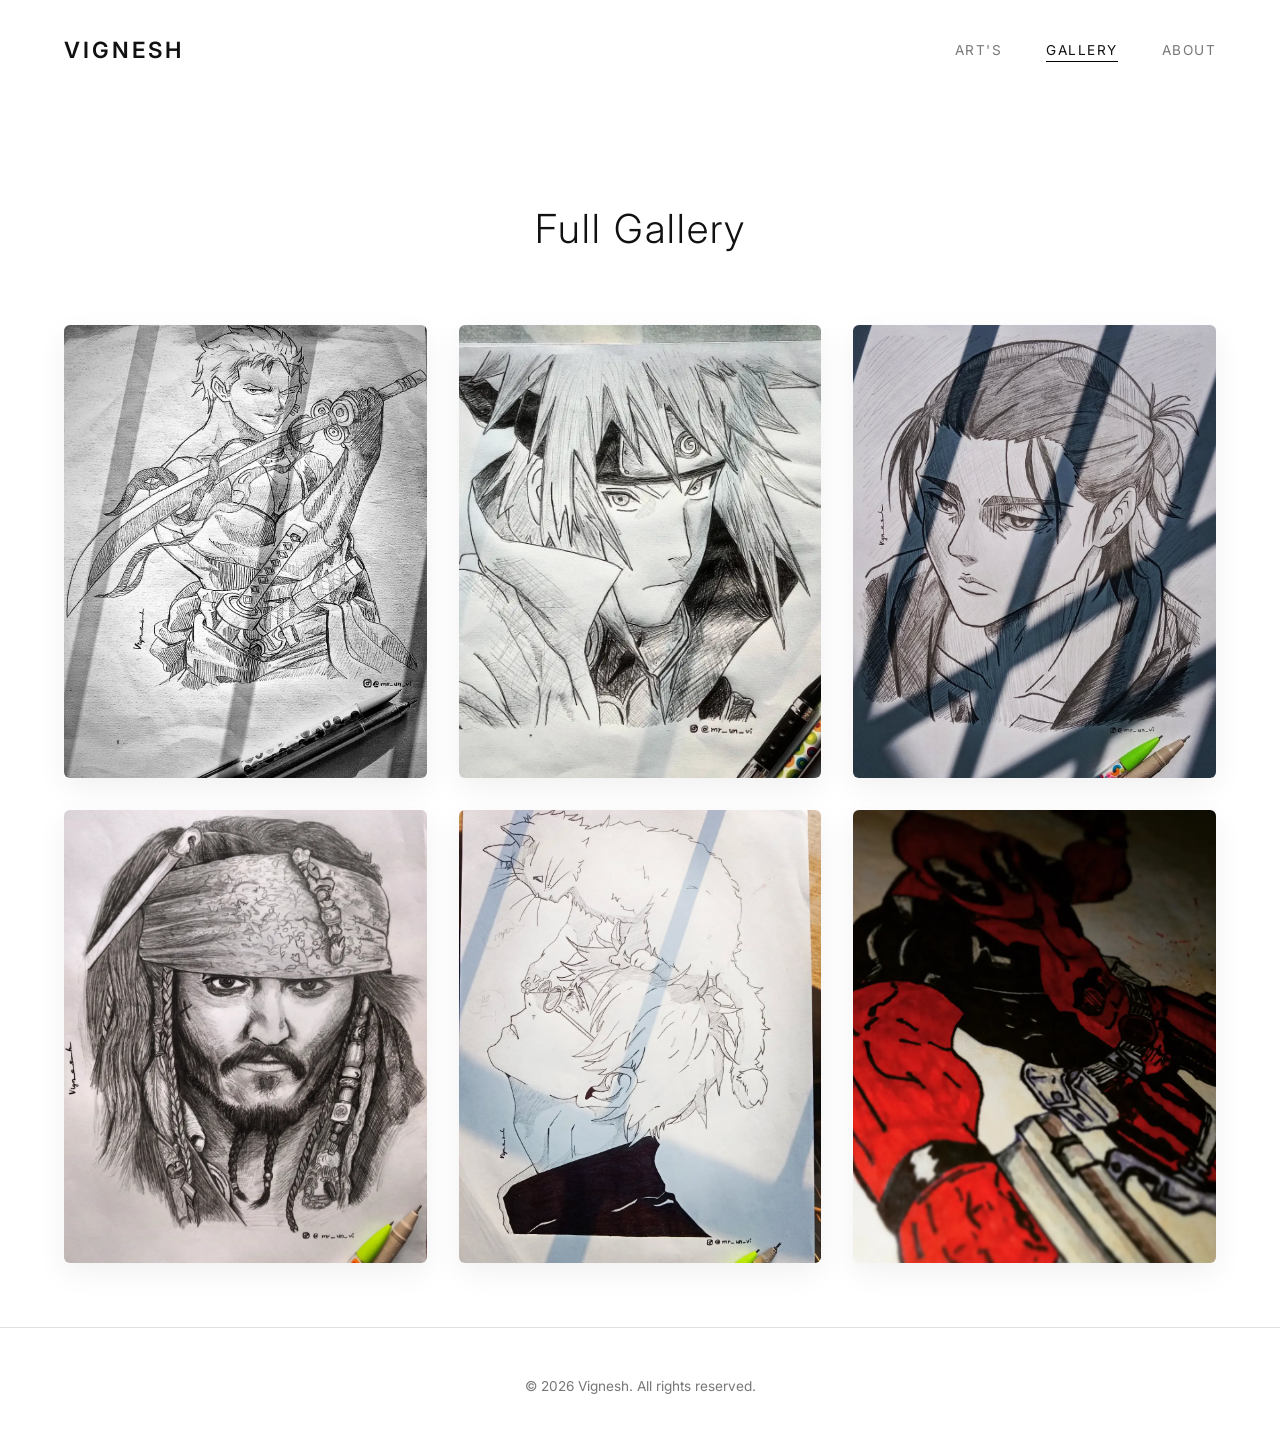
==== gallery.html @ 4074996f "new commit" ====
<!DOCTYPE html>
<html lang="en">

<head>
    <meta charset="UTF-8">
    <meta name="viewport" content="width=device-width, initial-scale=1.0">
    <meta name="description" content="Vignesh - Art Gallery">
    <title>Vignesh | Full Gallery</title>
    <link rel="stylesheet" href="style.css">
    <link href="https://fonts.googleapis.com/css2?family=Inter:wght@300;400;600&display=swap" rel="stylesheet">
</head>

<body>
    <header>
        <div class="logo">VIGNESH</div>
        <nav>
            <a href="index.html#portfolio">Art's</a>
            <a href="gallery.html" class="active-nav">Gallery</a>
            <a href="index.html#about">About</a>
        </nav>
    </header>

    <main class="gallery-page">
        <h1 class="gallery-title fade-in">Full Gallery</h1>
        <div class="gallery-grid">
            <div class="gallery-item fade-in" style="transition-delay: 0.1s"><img
                    src="assets/mr_un_vi_14041226_170726831.jpg.jpeg" alt="Artwork 1"></div>
            <div class="gallery-item fade-in" style="transition-delay: 0.2s"><img
                    src="assets/mr_un_vi_14041226_170733646.jpg.jpeg" alt="Artwork 2"></div>
            <div class="gallery-item fade-in" style="transition-delay: 0.3s"><img
                    src="assets/mr_un_vi_14041226_170751697.jpg.jpeg" alt="Artwork 3"></div>
            <div class="gallery-item fade-in" style="transition-delay: 0.4s"><img
                    src="assets/mr_un_vi_14041226_170822749.jpg.jpeg" alt="Artwork 4"></div>
            <div class="gallery-item fade-in" style="transition-delay: 0.5s"><img
                    src="assets/mr_un_vi_14041226_170829774.jpg.jpeg" alt="Artwork 5"></div>
            <div class="gallery-item fade-in" style="transition-delay: 0.6s"><img
                    src="assets/mr_un_vi_14041226_183901251.jpg.jpeg" alt="Artwork 6"></div>
        </div>
    </main>

    <footer>
        <p>&copy; 2026 Vignesh. All rights reserved.</p>
    </footer>

    <script src="script.js"></script>
</body>

</html>
---- style.css ----
:root {
    --bg-color: #ffffff;
    --bg-secondary: #f9f9f9;
    --text-color: #111111;
    --text-light: #777777;
    --accent-color: #000000;
    --border-color: #e0e0e0;
    --transition-smooth: all 0.6s cubic-bezier(0.25, 1, 0.5, 1);
}

* {
    margin: 0;
    padding: 0;
    box-sizing: border-box;
}

html {
    scroll-behavior: smooth;
}

body {
    font-family: 'Inter', sans-serif;
    background-color: var(--bg-color);
    color: var(--text-color);
    line-height: 1.6;
    overflow-x: hidden;
}

a {
    text-decoration: none;
    color: inherit;
    transition: var(--transition-smooth);
}

/* Header */
header {
    display: flex;
    justify-content: space-between;
    align-items: center;
    padding: 2rem 5%;
    background-color: rgba(255, 255, 255, 0.95);
    backdrop-filter: blur(10px);
    position: sticky;
    top: 0;
    z-index: 100;
    border-bottom: 1px solid transparent;
    transition: var(--transition-smooth);
}

header:hover {
    border-bottom: 1px solid var(--border-color);
}

.logo {
    font-size: 1.4rem;
    font-weight: 600;
    letter-spacing: 3px;
    text-transform: uppercase;
}

nav a {
    margin-left: 2.5rem;
    font-size: 0.85rem;
    text-transform: uppercase;
    letter-spacing: 1.5px;
    font-weight: 400;
    color: var(--text-light);
    position: relative;
}

nav a::after {
    content: '';
    position: absolute;
    width: 0%;
    height: 1px;
    bottom: -4px;
    left: 0;
    background-color: var(--accent-color);
    transition: var(--transition-smooth);
}

nav a:hover {
    color: var(--text-color);
}

nav a:hover::after {
    width: 100%;
}

/* Slider Section */
.slider-section {
    padding: 4rem 0 2rem;
    display: flex;
    flex-direction: column;
    align-items: center;
}

.slider-container {
    position: relative;
    width: 90%;
    max-width: 1400px;
    height: 75vh;
    min-height: 500px;
    overflow: hidden;
    border-radius: 12px;
    box-shadow: 0 20px 40px rgba(0,0,0,0.06);
    background-color: var(--bg-secondary);
}

.slider-wrapper {
    display: flex;
    height: 100%;
    transition: transform 0.8s cubic-bezier(0.25, 1, 0.5, 1);
    will-change: transform;
}

.slide {
    flex: 0 0 100%;
    height: 100%;
    display: flex;
    justify-content: center;
    align-items: center;
    padding: 2rem;
}

.slide img {
    max-width: 100%;
    max-height: 100%;
    object-fit: contain;
    border-radius: 4px;
    user-select: none;
    transition: transform 0.5s ease;
}

.slide img:hover {
    transform: scale(1.02);
}

.slider-btn {
    position: absolute;
    top: 50%;
    transform: translateY(-50%);
    background: #ffffff;
    color: #000000;
    border: 1px solid var(--border-color);
    width: 50px;
    height: 50px;
    border-radius: 50%;
    font-size: 1.2rem;
    cursor: pointer;
    display: flex;
    justify-content: center;
    align-items: center;
    transition: var(--transition-smooth);
    box-shadow: 0 4px 15px rgba(0,0,0,0.05);
    z-index: 10;
}

.slider-btn:hover {
    background: var(--accent-color);
    color: var(--bg-color);
    transform: translateY(-50%) scale(1.1);
}

.prev-btn { left: 30px; }
.next-btn { right: 30px; }

.slider-indicators {
    display: flex;
    gap: 12px;
    margin-top: 2.5rem;
}

.dot {
    width: 8px;
    height: 8px;
    border-radius: 50%;
    background-color: #d0d0d0;
    cursor: pointer;
    transition: var(--transition-smooth);
}

.dot.active {
    background-color: var(--accent-color);
    transform: scale(1.5);
}

/* Bio Section */
.bio-section {
    padding: 8rem 2rem 10rem;
    display: flex;
    justify-content: center;
    align-items: center;
    background-color: var(--bg-color);
}

.bio-container {
    max-width: 700px;
    text-align: center;
}

.portrait-wrapper {
    margin: 0 auto 2.5rem;
    width: 180px;
    height: 180px;
    border-radius: 50%;
    padding: 6px;
    border: 1px solid var(--border-color);
    overflow: hidden;
    transition: var(--transition-smooth);
}

.portrait-wrapper:hover {
    border-color: var(--accent-color);
}

.artist-portrait {
    width: 100%;
    height: 100%;
    object-fit: cover;
    border-radius: 50%;
    filter: grayscale(100%);
    transition: var(--transition-smooth);
}

.artist-portrait:hover {
    filter: grayscale(0%);
    transform: scale(1.05);
}

.artist-name {
    font-size: 3rem;
    font-weight: 300;
    margin-bottom: 0.5rem;
    letter-spacing: -1px;
}

.artist-handle {
    font-size: 1.1rem;
    color: var(--text-light);
    margin-bottom: 2.5rem;
    font-family: monospace;
    letter-spacing: 0.5px;
}

.artist-bio {
    font-size: 1.15rem;
    color: #444444;
    line-height: 1.9;
    margin-bottom: 3.5rem;
    font-weight: 300;
}

.contact-btn {
    display: inline-block;
    padding: 1.2rem 3rem;
    border: 1px solid var(--accent-color);
    background-color: transparent;
    color: var(--accent-color);
    font-size: 0.9rem;
    text-transform: uppercase;
    letter-spacing: 2px;
    cursor: pointer;
    transition: var(--transition-smooth);
    border-radius: 2px;
}

.contact-btn:hover {
    background-color: var(--accent-color);
    color: var(--bg-color);
    box-shadow: 0 10px 20px rgba(0,0,0,0.1);
}

/* Footer */
footer {
    text-align: center;
    padding: 3rem;
    color: var(--text-light);
    font-size: 0.85rem;
    border-top: 1px solid var(--border-color);
    background-color: var(--bg-color);
}

/* Animations */
.fade-in {
    opacity: 0;
    transform: translateY(30px);
    transition: opacity 1.2s cubic-bezier(0.25, 1, 0.5, 1), transform 1.2s cubic-bezier(0.25, 1, 0.5, 1);
}

.fade-in.visible {
    opacity: 1;
    transform: translateY(0);
}

@media (max-width: 768px) {
    header {
        padding: 1.5rem;
        flex-direction: column;
        gap: 1.5rem;
    }
    
    nav a {
        margin: 0 1rem;
    }

    .slider-container {
        height: 50vh;
        width: 100%;
        border-radius: 0;
    }
    
    .slider-btn {
        width: 40px;
        height: 40px;
        font-size: 1rem;
    }

    .prev-btn { left: 10px; }
    .next-btn { right: 10px; }
    
    .bio-section {
        padding: 5rem 1.5rem;
    }
    
    .artist-name {
        font-size: 2.2rem;
    }
    
    .portrait-wrapper {
        width: 140px;
        height: 140px;
    }
}

/* Gallery Page Styles */
.gallery-page {
    padding: 6rem 5% 4rem;
    min-height: 80vh;
}

.gallery-title {
    text-align: center;
    font-size: 2.5rem;
    font-weight: 300;
    margin-bottom: 4rem;
    letter-spacing: 2px;
}

.gallery-grid {
    display: grid;
    grid-template-columns: repeat(auto-fit, minmax(300px, 1fr));
    gap: 2rem;
    max-width: 1400px;
    margin: 0 auto;
}

.gallery-item {
    border-radius: 6px;
    overflow: hidden;
    box-shadow: 0 10px 30px rgba(0,0,0,0.06);
    background: var(--bg-secondary);
}

.gallery-item img {
    width: 100%;
    height: 100%;
    object-fit: cover;
    display: block;
    transition: transform 0.8s cubic-bezier(0.25, 1, 0.5, 1);
}

.gallery-item:hover img {
    transform: scale(1.05);
}

/* Specific styling to match the active navigation on header */
nav a.active-nav {
    color: var(--text-color);
}

nav a.active-nav::after {
    width: 100%;
}

/* Button to view gallery */
.view-gallery-btn-container {
    text-align: center;
    margin-top: 3.5rem;
}

.view-gallery-btn {
    display: inline-block;
    padding: 1.2rem 3rem;
    border: 1px solid var(--accent-color);
    background-color: var(--accent-color);
    color: var(--bg-color);
    font-size: 0.9rem;
    text-transform: uppercase;
    letter-spacing: 2px;
    cursor: pointer;
    transition: var(--transition-smooth);
    border-radius: 2px;
}

.view-gallery-btn:hover {
    background-color: transparent;
    color: var(--accent-color);
    box-shadow: 0 10px 20px rgba(0,0,0,0.1);
}

/* Contact Section */
.contact-section {
    padding: 6rem 2rem 8rem;
    background-color: var(--bg-secondary);
    text-align: center;
}

.contact-container {
    max-width: 600px;
    margin: 0 auto;
}

.contact-container h2 {
    font-size: 2.5rem;
    font-weight: 300;
    margin-bottom: 1rem;
    letter-spacing: -0.5px;
}

.contact-container p {
    color: var(--text-light);
    margin-bottom: 3rem;
    font-size: 1.1rem;
}

.contact-links {
    display: flex;
    justify-content: center;
    gap: 1.5rem;
    flex-wrap: wrap;
}

.contact-link {
    display: inline-block;
    padding: 1rem 2.5rem;
    border: 1px solid var(--accent-color);
    border-radius: 2px;
    font-size: 0.9rem;
    text-transform: uppercase;
    letter-spacing: 1.5px;
    transition: var(--transition-smooth);
}

.contact-link:hover {
    background-color: var(--accent-color);
    color: var(--bg-color);
    transform: translateY(-3px);
    box-shadow: 0 10px 20px rgba(0,0,0,0.1);
}
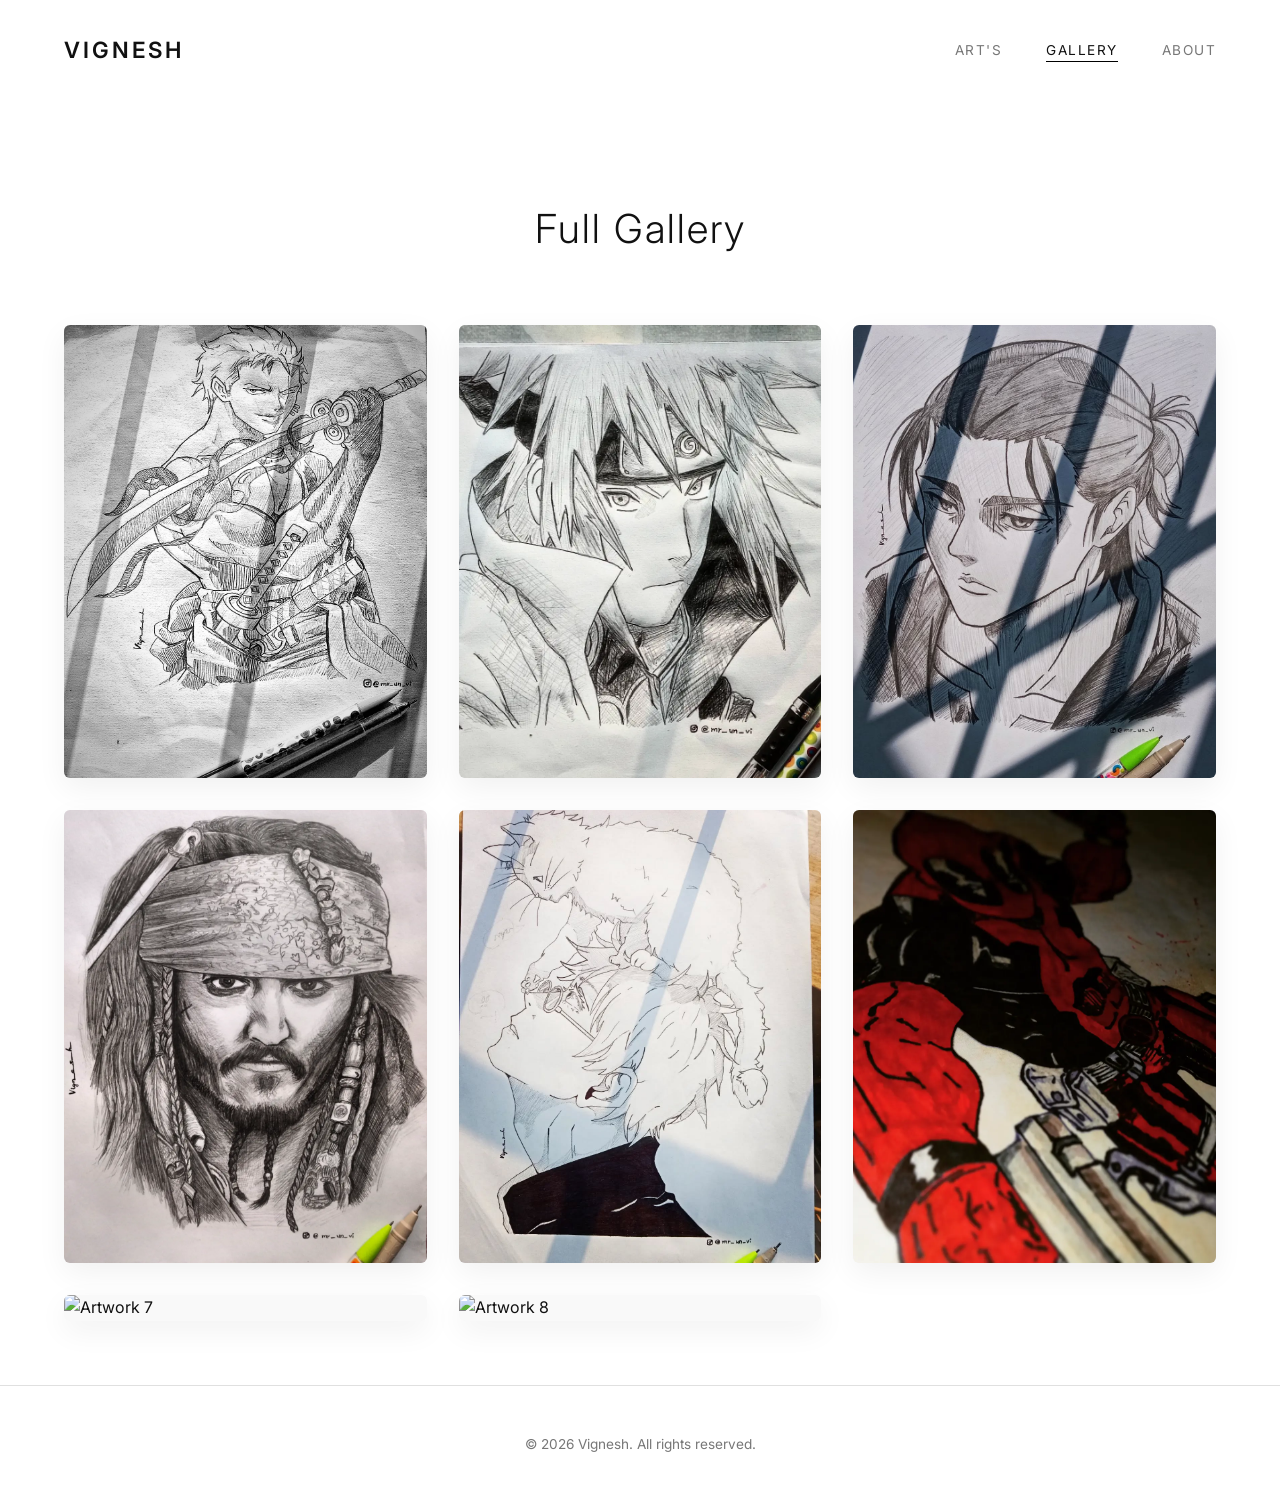
==== commit 8b72a476: "new commit" ====
--- a/gallery.html
+++ b/gallery.html
@@ -35,6 +35,11 @@
                     src="assets/mr_un_vi_14041226_170829774.jpg.jpeg" alt="Artwork 5"></div>
             <div class="gallery-item fade-in" style="transition-delay: 0.6s"><img
                     src="assets/mr_un_vi_14041226_183901251.jpg.jpeg" alt="Artwork 6"></div>
+            <div class="gallery-item fade-in" style="transition-delay: 0.6s"><img src="IMG-20260316-WA0030.jpg.jpeg"
+                    alt="Artwork 7"></div>
+            <div class="gallery-item fade-in" style="transition-delay: 0.6s"><img src="IMG-20260316-WA0032.jpg.jpeg"
+                    alt="Artwork 8"></div>
+
         </div>
     </main>
 
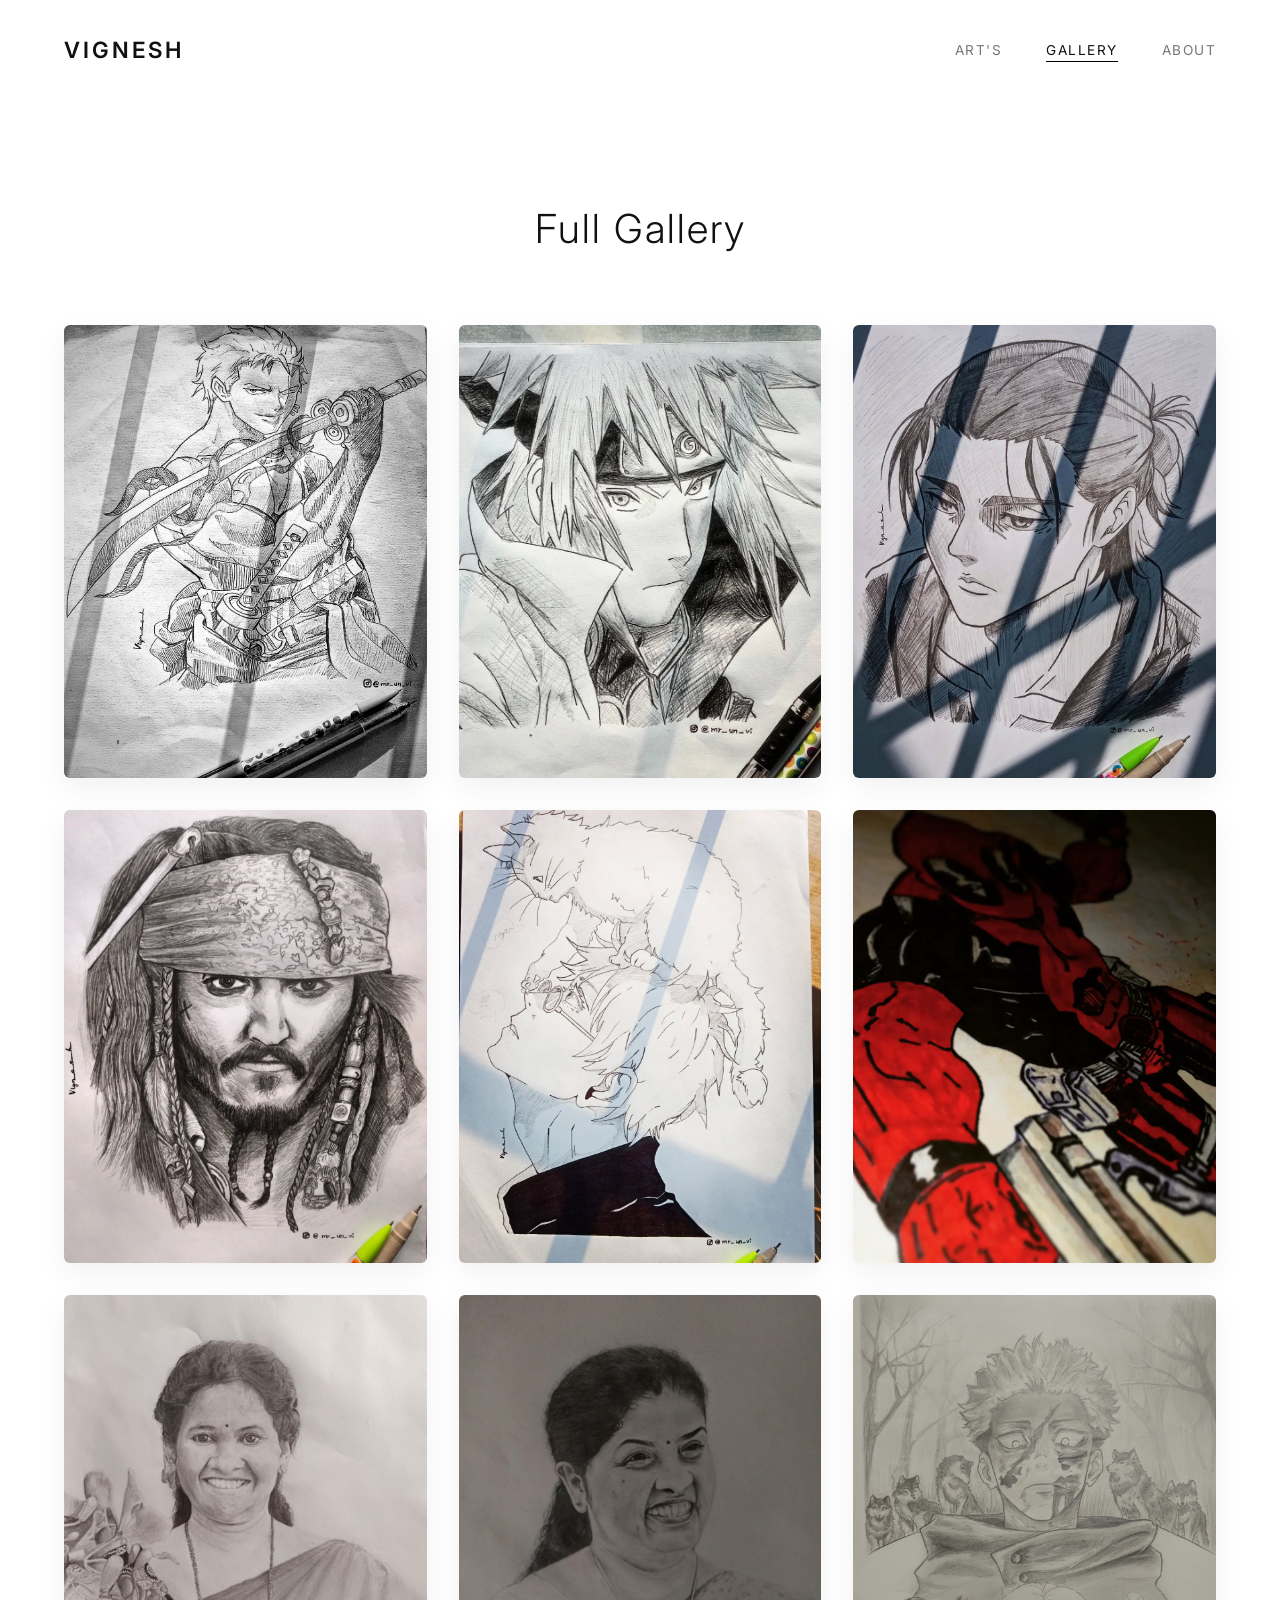
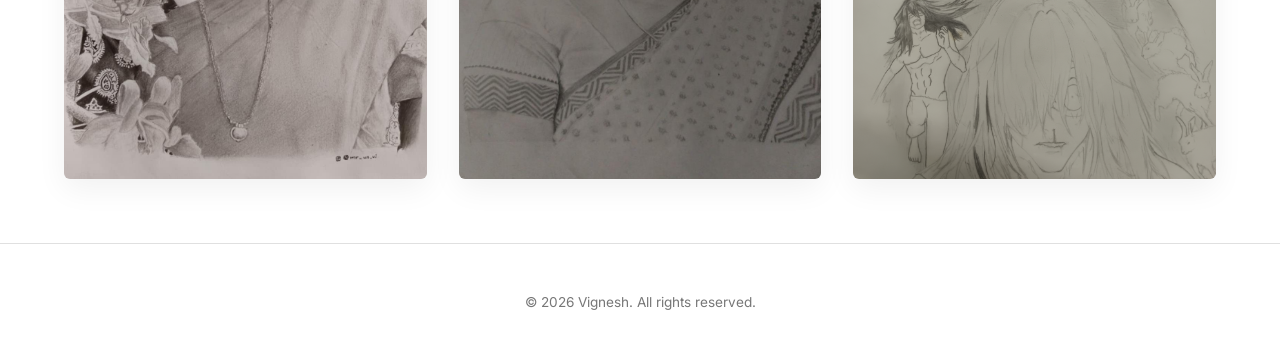
==== commit 4b7455ec: "new added" ====
--- a/gallery.html
+++ b/gallery.html
@@ -2,52 +2,54 @@
 <html lang="en">
 
 <head>
-    <meta charset="UTF-8">
-    <meta name="viewport" content="width=device-width, initial-scale=1.0">
-    <meta name="description" content="Vignesh - Art Gallery">
-    <title>Vignesh | Full Gallery</title>
-    <link rel="stylesheet" href="style.css">
-    <link href="https://fonts.googleapis.com/css2?family=Inter:wght@300;400;600&display=swap" rel="stylesheet">
+        <meta charset="UTF-8">
+        <meta name="viewport" content="width=device-width, initial-scale=1.0">
+        <meta name="description" content="Vignesh - Art Gallery">
+        <title>Vignesh | Full Gallery</title>
+        <link rel="stylesheet" href="style.css">
+        <link href="https://fonts.googleapis.com/css2?family=Inter:wght@300;400;600&display=swap" rel="stylesheet">
 </head>
 
 <body>
-    <header>
-        <div class="logo">VIGNESH</div>
-        <nav>
-            <a href="index.html#portfolio">Art's</a>
-            <a href="gallery.html" class="active-nav">Gallery</a>
-            <a href="index.html#about">About</a>
-        </nav>
-    </header>
+        <header>
+                <div class="logo">VIGNESH</div>
+                <nav>
+                        <a href="index.html#portfolio">Art's</a>
+                        <a href="gallery.html" class="active-nav">Gallery</a>
+                        <a href="index.html#about">About</a>
+                </nav>
+        </header>
 
-    <main class="gallery-page">
-        <h1 class="gallery-title fade-in">Full Gallery</h1>
-        <div class="gallery-grid">
-            <div class="gallery-item fade-in" style="transition-delay: 0.1s"><img
-                    src="assets/mr_un_vi_14041226_170726831.jpg.jpeg" alt="Artwork 1"></div>
-            <div class="gallery-item fade-in" style="transition-delay: 0.2s"><img
-                    src="assets/mr_un_vi_14041226_170733646.jpg.jpeg" alt="Artwork 2"></div>
-            <div class="gallery-item fade-in" style="transition-delay: 0.3s"><img
-                    src="assets/mr_un_vi_14041226_170751697.jpg.jpeg" alt="Artwork 3"></div>
-            <div class="gallery-item fade-in" style="transition-delay: 0.4s"><img
-                    src="assets/mr_un_vi_14041226_170822749.jpg.jpeg" alt="Artwork 4"></div>
-            <div class="gallery-item fade-in" style="transition-delay: 0.5s"><img
-                    src="assets/mr_un_vi_14041226_170829774.jpg.jpeg" alt="Artwork 5"></div>
-            <div class="gallery-item fade-in" style="transition-delay: 0.6s"><img
-                    src="assets/mr_un_vi_14041226_183901251.jpg.jpeg" alt="Artwork 6"></div>
-            <div class="gallery-item fade-in" style="transition-delay: 0.6s"><img src="IMG-20260316-WA0030.jpg.jpeg"
-                    alt="Artwork 7"></div>
-            <div class="gallery-item fade-in" style="transition-delay: 0.6s"><img src="IMG-20260316-WA0032.jpg.jpeg"
-                    alt="Artwork 8"></div>
+        <main class="gallery-page">
+                <h1 class="gallery-title fade-in">Full Gallery</h1>
+                <div class="gallery-grid">
+                        <div class="gallery-item fade-in" style="transition-delay: 0.1s"><img
+                                        src="assets/mr_un_vi_14041226_170726831.jpg.jpeg" alt="Artwork 1"></div>
+                        <div class="gallery-item fade-in" style="transition-delay: 0.2s"><img
+                                        src="assets/mr_un_vi_14041226_170733646.jpg.jpeg" alt="Artwork 2"></div>
+                        <div class="gallery-item fade-in" style="transition-delay: 0.3s"><img
+                                        src="assets/mr_un_vi_14041226_170751697.jpg.jpeg" alt="Artwork 3"></div>
+                        <div class="gallery-item fade-in" style="transition-delay: 0.4s"><img
+                                        src="assets/mr_un_vi_14041226_170822749.jpg.jpeg" alt="Artwork 4"></div>
+                        <div class="gallery-item fade-in" style="transition-delay: 0.5s"><img
+                                        src="assets/mr_un_vi_14041226_170829774.jpg.jpeg" alt="Artwork 5"></div>
+                        <div class="gallery-item fade-in" style="transition-delay: 0.6s"><img
+                                        src="assets/mr_un_vi_14041226_183901251.jpg.jpeg" alt="Artwork 6"></div>
+                        <div class="gallery-item fade-in" style="transition-delay: 0.6s"><img
+                                        src="assets/IMG-20260316-WA0030.jpg.jpeg" alt="Artwork 7"></div>
+                        <div class="gallery-item fade-in" style="transition-delay: 0.6s"><img
+                                        src="assets/IMG-20260316-WA0032.jpg.jpeg" alt="Artwork 8"></div>
+                        <div class="gallery-item fade-in" style="transition-delay: 0.6s"><img
+                                        src="assets/IMG_20260316_190132.jpg.jpeg" alt="Artwork 9"></div>
 
-        </div>
-    </main>
+                </div>
+        </main>
 
-    <footer>
-        <p>&copy; 2026 Vignesh. All rights reserved.</p>
-    </footer>
+        <footer>
+                <p>&copy; 2026 Vignesh. All rights reserved.</p>
+        </footer>
 
-    <script src="script.js"></script>
+        <script src="script.js"></script>
 </body>
 
 </html>
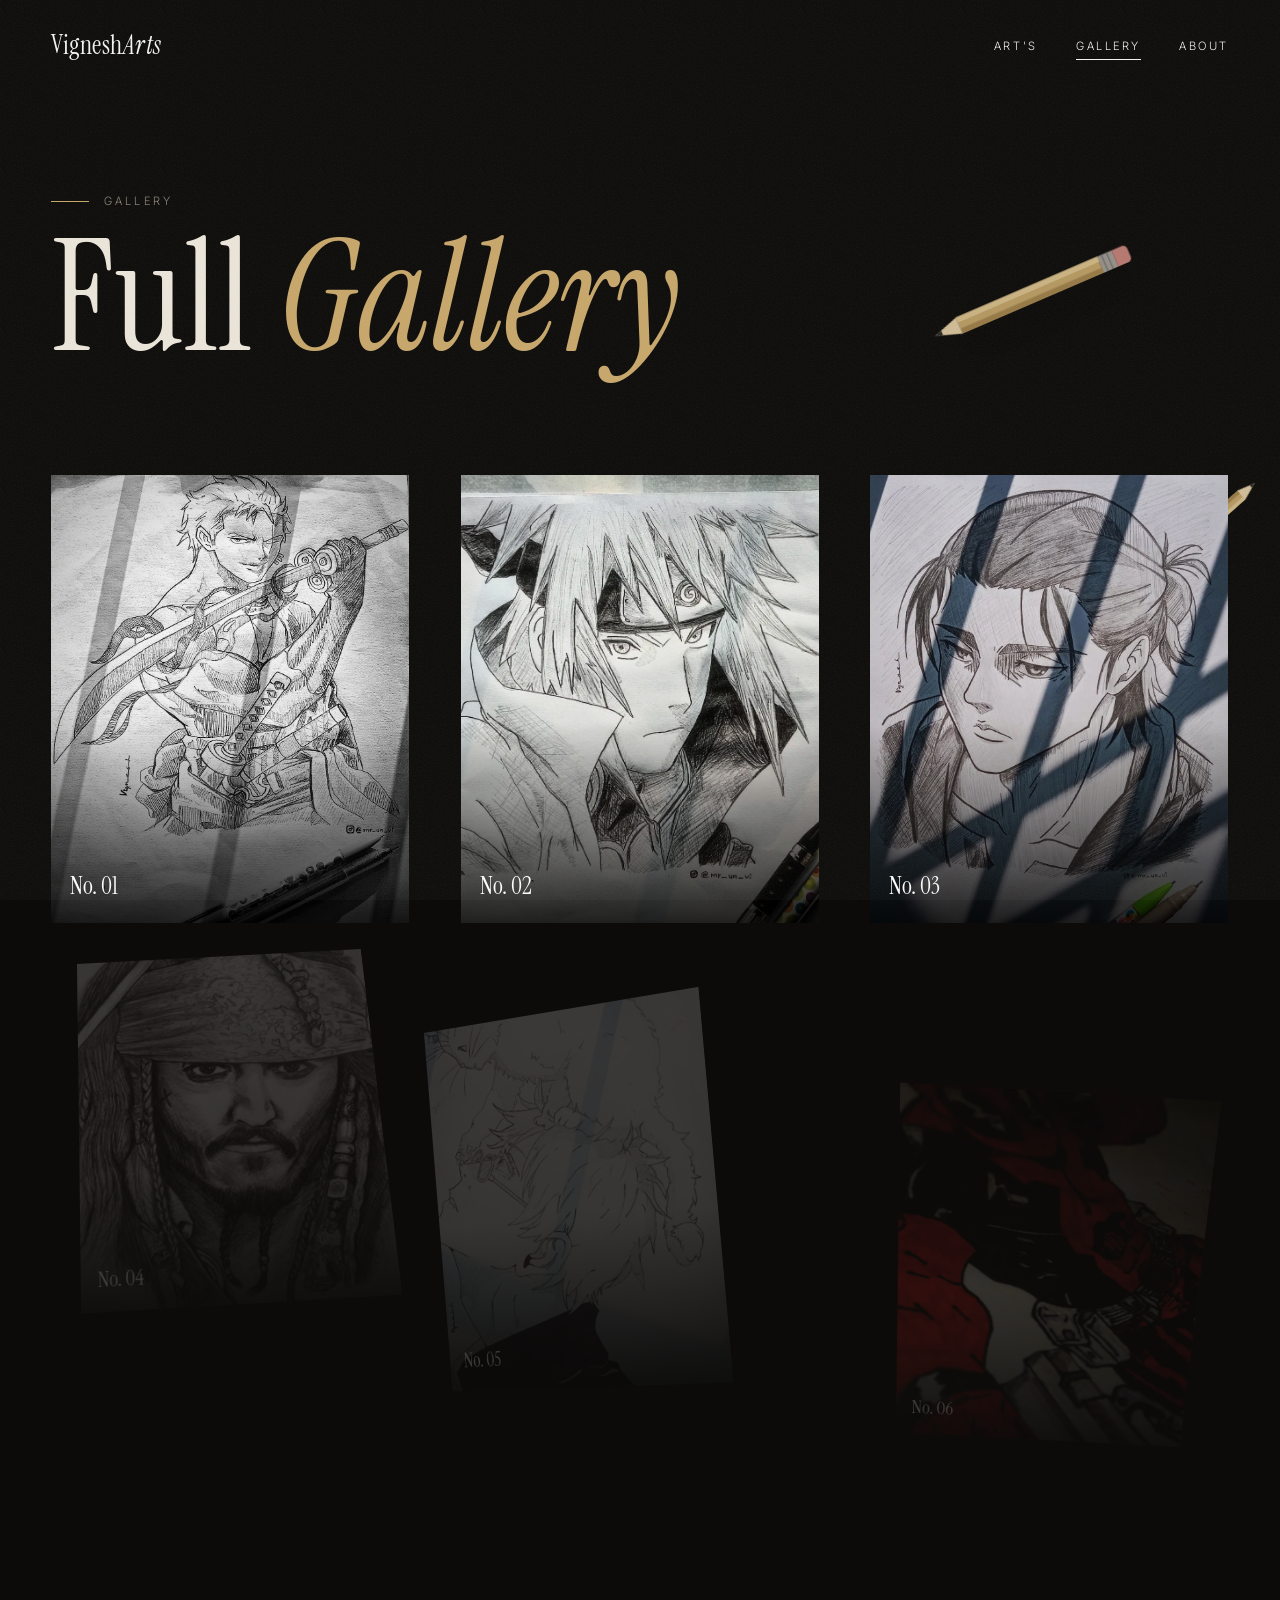
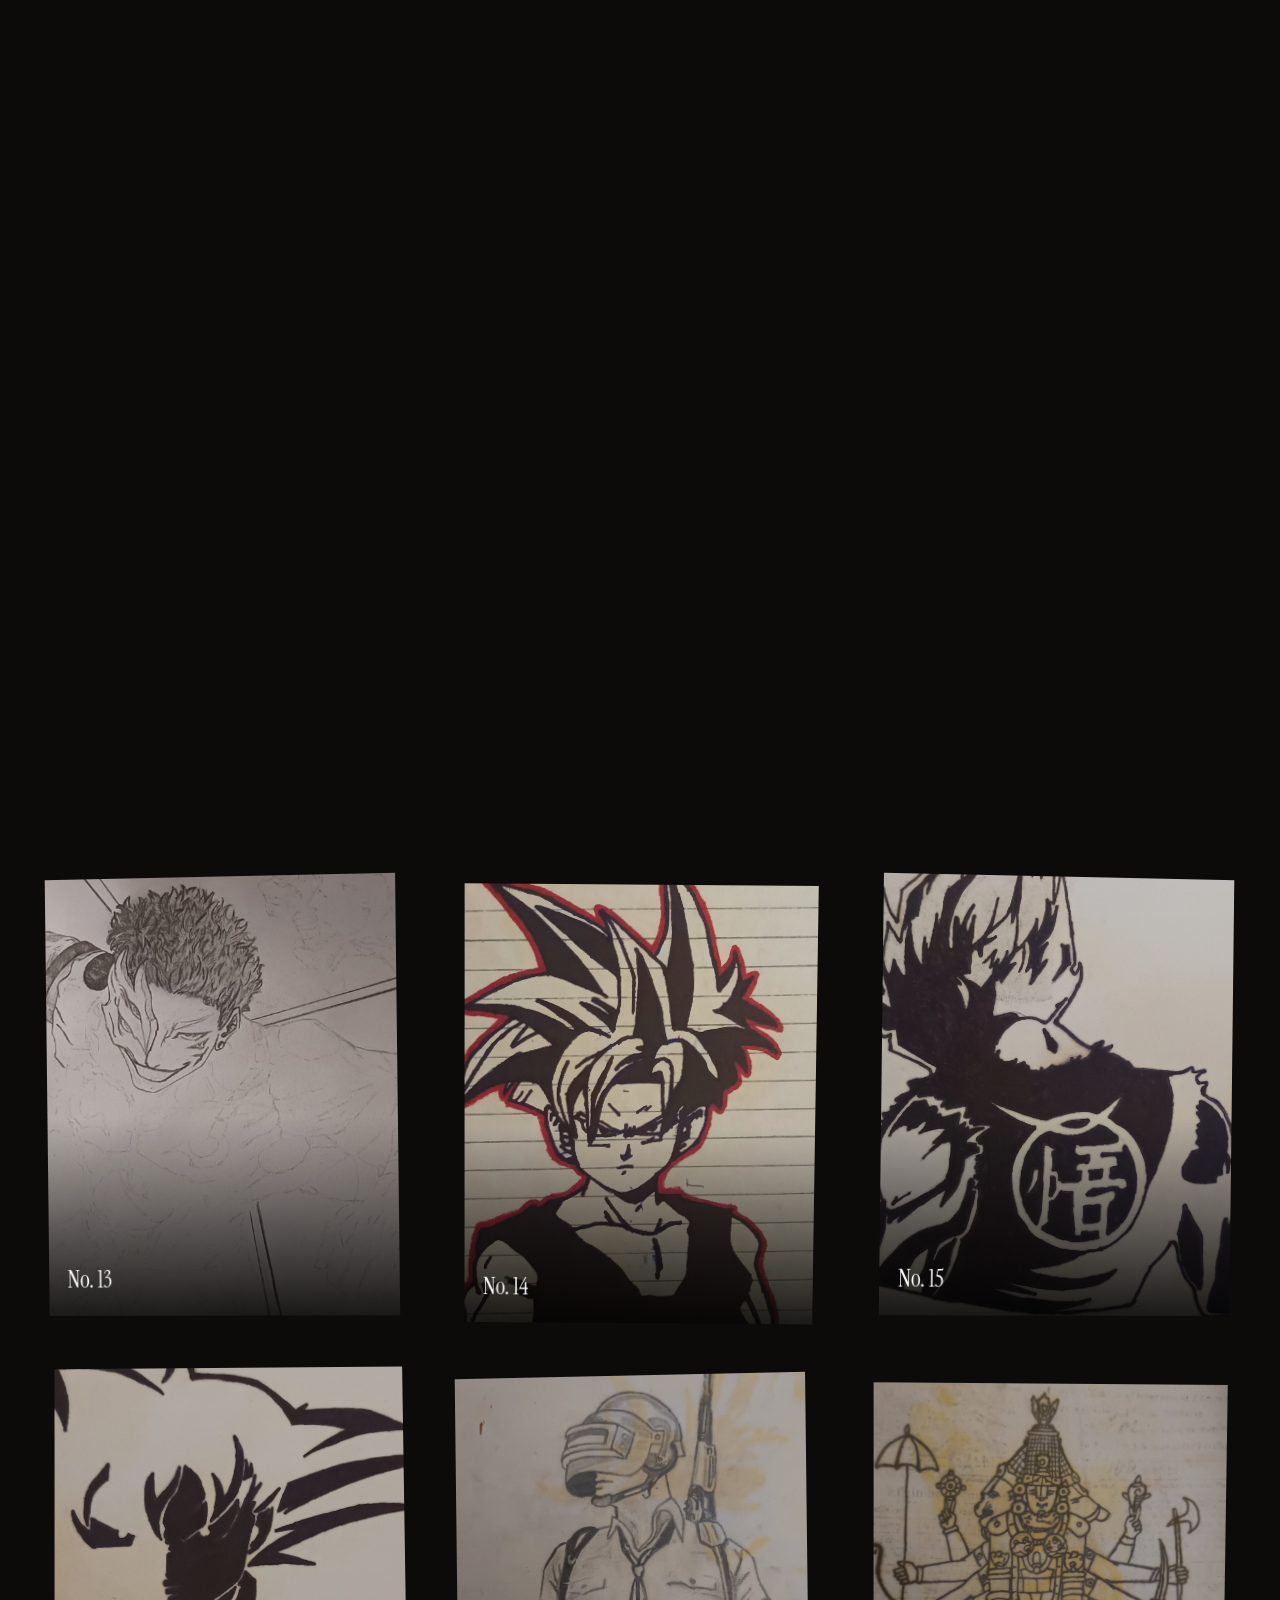
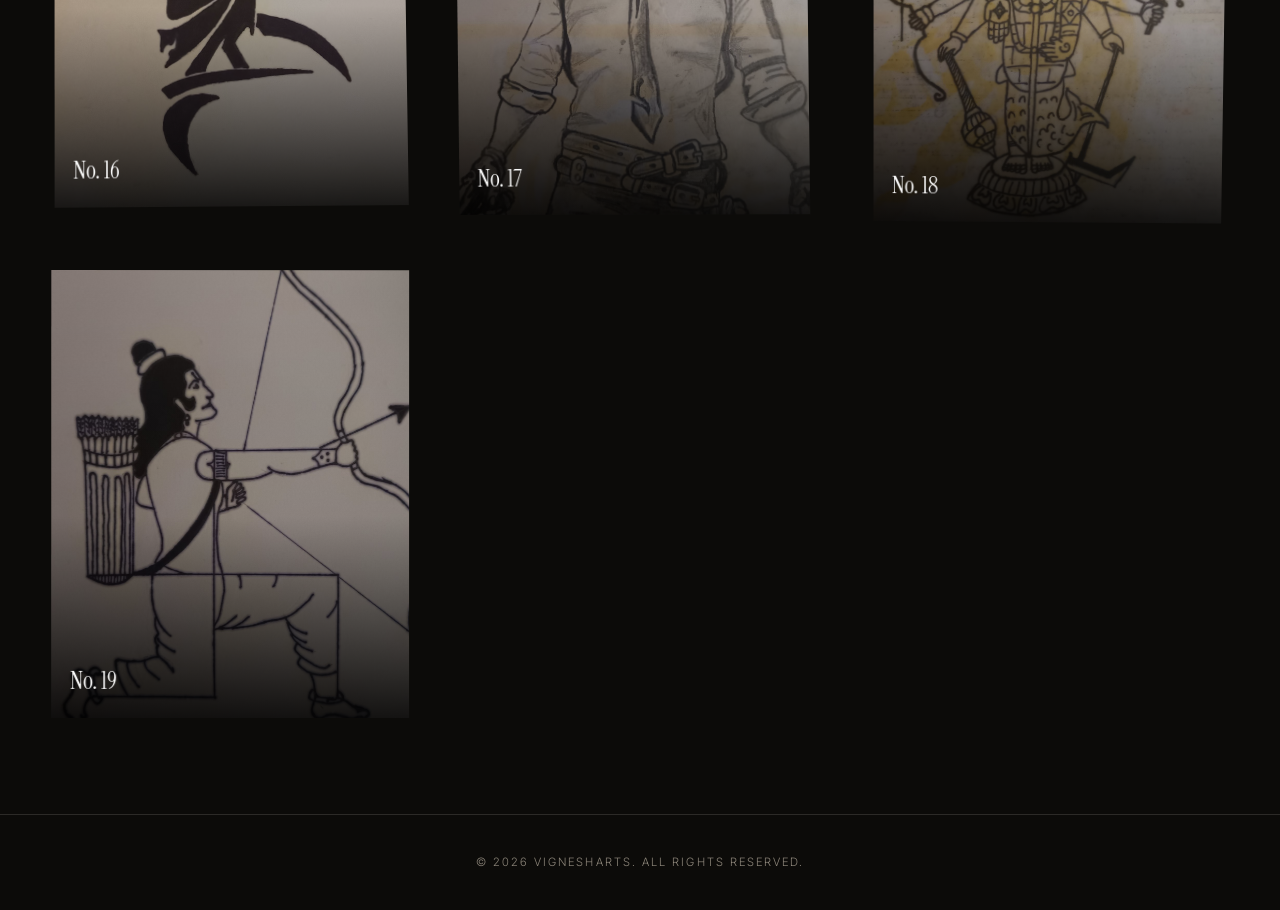
==== commit 848be753: "last commit" ====
--- a/gallery.html
+++ b/gallery.html
@@ -2,54 +2,75 @@
 <html lang="en">
 
 <head>
-        <meta charset="UTF-8">
-        <meta name="viewport" content="width=device-width, initial-scale=1.0">
-        <meta name="description" content="Vignesh - Art Gallery">
-        <title>Vignesh | Full Gallery</title>
-        <link rel="stylesheet" href="style.css">
-        <link href="https://fonts.googleapis.com/css2?family=Inter:wght@300;400;600&display=swap" rel="stylesheet">
+    <meta charset="UTF-8">
+    <meta name="viewport" content="width=device-width, initial-scale=1.0, viewport-fit=cover">
+    <meta name="description" content="VigneshArts - Art Gallery">
+    <meta name="theme-color" content="#0c0b09">
+    <title>VigneshArts | Full Gallery</title>
+    <link rel="preconnect" href="https://fonts.googleapis.com">
+    <link rel="preconnect" href="https://fonts.gstatic.com" crossorigin>
+    <link href="https://fonts.googleapis.com/css2?family=Instrument+Serif:ital@0;1&family=Inter+Tight:wght@300;400;500&display=swap" rel="stylesheet">
+    <link rel="stylesheet" href="style.css">
 </head>
 
 <body>
-        <header>
-                <div class="logo">VIGNESH</div>
-                <nav>
-                        <a href="index.html#portfolio">Art's</a>
-                        <a href="gallery.html" class="active-nav">Gallery</a>
-                        <a href="index.html#about">About</a>
-                </nav>
-        </header>
+    <svg width="0" height="0" style="position:absolute" aria-hidden="true">
+        <symbol id="pencil" viewBox="0 0 200 24">
+            <path d="M28 4h140v16H28z" fill="#c8a76a"/>
+            <path d="M28 4h140v5H28z" fill="#dfc48f"/>
+            <path d="M28 15h140v5H28z" fill="#a5854c"/>
+            <path d="M168 4h14v16h-14z" fill="#a19d96"/>
+            <path d="M172 4v16M177 4v16" stroke="#77736d" stroke-width="1.2"/>
+            <path d="M182 4h10a4 4 0 0 1 4 4v8a4 4 0 0 1-4 4h-10z" fill="#c9837a"/>
+            <path d="M28 4 4 12l24 8z" fill="#e6cfa6"/>
+            <path d="M11 9.7 4 12l7 2.3z" fill="#2a2724"/>
+        </symbol>
+    </svg>
+    <div class="progress" aria-hidden="true"></div>
+    <header class="site-header">
+        <a href="index.html" class="logo">Vignesh<em>Arts</em></a>
+        <nav>
+            <a href="index.html#portfolio">Art's</a>
+            <a href="gallery.html" class="active-nav">Gallery</a>
+            <a href="index.html#about">About</a>
+        </nav>
+    </header>
 
-        <main class="gallery-page">
-                <h1 class="gallery-title fade-in">Full Gallery</h1>
-                <div class="gallery-grid">
-                        <div class="gallery-item fade-in" style="transition-delay: 0.1s"><img
-                                        src="assets/mr_un_vi_14041226_170726831.jpg.jpeg" alt="Artwork 1"></div>
-                        <div class="gallery-item fade-in" style="transition-delay: 0.2s"><img
-                                        src="assets/mr_un_vi_14041226_170733646.jpg.jpeg" alt="Artwork 2"></div>
-                        <div class="gallery-item fade-in" style="transition-delay: 0.3s"><img
-                                        src="assets/mr_un_vi_14041226_170751697.jpg.jpeg" alt="Artwork 3"></div>
-                        <div class="gallery-item fade-in" style="transition-delay: 0.4s"><img
-                                        src="assets/mr_un_vi_14041226_170822749.jpg.jpeg" alt="Artwork 4"></div>
-                        <div class="gallery-item fade-in" style="transition-delay: 0.5s"><img
-                                        src="assets/mr_un_vi_14041226_170829774.jpg.jpeg" alt="Artwork 5"></div>
-                        <div class="gallery-item fade-in" style="transition-delay: 0.6s"><img
-                                        src="assets/mr_un_vi_14041226_183901251.jpg.jpeg" alt="Artwork 6"></div>
-                        <div class="gallery-item fade-in" style="transition-delay: 0.6s"><img
-                                        src="assets/IMG-20260316-WA0030.jpg.jpeg" alt="Artwork 7"></div>
-                        <div class="gallery-item fade-in" style="transition-delay: 0.6s"><img
-                                        src="assets/IMG-20260316-WA0032.jpg.jpeg" alt="Artwork 8"></div>
-                        <div class="gallery-item fade-in" style="transition-delay: 0.6s"><img
-                                        src="assets/IMG_20260316_190132.jpg.jpeg" alt="Artwork 9"></div>
+    <main class="gallery-page">
+        <svg class="pencil" viewBox="0 0 200 24" style="--top:7%;--left:72%;--rot:-20deg;--w:220px;--dur:6.5s;--delay:0s" data-speed="0.2" aria-hidden="true"><use href="#pencil"/></svg>
+        <svg class="pencil" viewBox="0 0 200 24" style="--top:13%;--left:88%;--rot:150deg;--w:150px;--dur:5.5s;--delay:-2s" data-speed="0.3" aria-hidden="true"><use href="#pencil"/></svg>
+        <div class="g-head">
+            <p class="label" data-scrub="slide-l">Gallery</p>
+            <h1 class="g-title" data-scrub="letters">Full <em>Gallery</em></h1>
+        </div>
+        <div class="g-grid">
+            <figure class="g-item tile"><img src="assets/mr_un_vi_14041226_170726831.jpg.jpeg" alt="Artwork 1" width="1080" height="1350" data-lb></figure>
+            <figure class="g-item tile"><img src="assets/mr_un_vi_14041226_170733646.jpg.jpeg" alt="Artwork 2" width="1080" height="1018" data-lb></figure>
+            <figure class="g-item tile"><img src="assets/mr_un_vi_14041226_170751697.jpg.jpeg" alt="Artwork 3" width="1080" height="1306" data-lb></figure>
+            <figure class="g-item tile"><img src="assets/mr_un_vi_14041226_170822749.jpg.jpeg" alt="Artwork 4" width="1080" height="1350" data-lb></figure>
+            <figure class="g-item tile"><img src="assets/mr_un_vi_14041226_170829774.jpg.jpeg" alt="Artwork 5" width="1080" height="1350" data-lb loading="lazy"></figure>
+            <figure class="g-item tile"><img src="assets/mr_un_vi_14041226_183901251.jpg.jpeg" alt="Artwork 6" width="1080" height="1350" data-lb loading="lazy"></figure>
+            <figure class="g-item tile"><img src="assets/IMG-20260316-WA0030.jpg.jpeg" alt="Artwork 7" width="1091" height="1280" data-lb loading="lazy"></figure>
+            <figure class="g-item tile"><img src="assets/IMG-20260316-WA0032.jpg.jpeg" alt="Artwork 8" width="1200" height="1394" data-lb loading="lazy"></figure>
+            <figure class="g-item tile"><img src="assets/IMG_20260316_190132-web.jpg" alt="Artwork 9" width="1800" height="2400" data-lb loading="lazy"></figure>
+            <figure class="g-item tile"><img src="assets/new-1.jpg" alt="Artwork 10" width="1800" height="2400" data-lb loading="lazy"></figure>
+            <figure class="g-item tile"><img src="assets/new-2.jpg" alt="Artwork 11" width="1800" height="2400" data-lb loading="lazy"></figure>
+            <figure class="g-item tile"><img src="assets/new-3.jpg" alt="Artwork 12" width="1800" height="2400" data-lb loading="lazy"></figure>
+            <figure class="g-item tile"><img src="assets/new-4.jpg" alt="Artwork 13" width="2400" height="1800" data-lb loading="lazy"></figure>
+            <figure class="g-item tile"><img src="assets/new-5.jpg" alt="Artwork 14" width="1800" height="2400" data-lb loading="lazy"></figure>
+            <figure class="g-item tile"><img src="assets/new-6.jpg" alt="Artwork 15" width="1800" height="2400" data-lb loading="lazy"></figure>
+            <figure class="g-item tile"><img src="assets/new-7.jpg" alt="Artwork 16" width="1800" height="2400" data-lb loading="lazy"></figure>
+            <figure class="g-item tile"><img src="assets/new-8.jpg" alt="Artwork 17" width="1800" height="2400" data-lb loading="lazy"></figure>
+            <figure class="g-item tile"><img src="assets/new-9.jpg" alt="Artwork 18" width="1800" height="2400" data-lb loading="lazy"></figure>
+            <figure class="g-item tile"><img src="assets/new-10.jpg" alt="Artwork 19" width="1800" height="2400" data-lb loading="lazy"></figure>
+        </div>
+    </main>
 
-                </div>
-        </main>
+    <footer>
+        <p>&copy; 2026 VigneshArts. All rights reserved.</p>
+    </footer>
 
-        <footer>
-                <p>&copy; 2026 Vignesh. All rights reserved.</p>
-        </footer>
-
-        <script src="script.js"></script>
+    <script src="script.js"></script>
 </body>
 
-</html>+</html>
--- a/style.css
+++ b/style.css
@@ -1,11 +1,15 @@
 :root {
-    --bg-color: #ffffff;
-    --bg-secondary: #f9f9f9;
-    --text-color: #111111;
-    --text-light: #777777;
-    --accent-color: #000000;
-    --border-color: #e0e0e0;
-    --transition-smooth: all 0.6s cubic-bezier(0.25, 1, 0.5, 1);
+    --ink: #0c0b09;
+    --ink-2: #151411;
+    --paper: #ece6da;
+    --muted: #8d867a;
+    --line: rgba(236, 230, 218, 0.14);
+    --gold: #c8a76a;
+    --serif: 'Instrument Serif', 'Times New Roman', serif;
+    --sans: 'Inter Tight', system-ui, sans-serif;
+    --ease: cubic-bezier(0.7, 0, 0.2, 1);
+    --ease-out: cubic-bezier(0.16, 1, 0.3, 1);
+    --gutter: clamp(16px, 4vw, 56px);
 }
 
 * {
@@ -16,445 +20,794 @@
 
 html {
     scroll-behavior: smooth;
+    overflow-x: clip;
+}
+
+html.lb-lock {
+    overflow: hidden;
 }
 
 body {
-    font-family: 'Inter', sans-serif;
-    background-color: var(--bg-color);
-    color: var(--text-color);
+    -webkit-tap-highlight-color: transparent;
+    font-family: var(--sans);
+    font-weight: 300;
+    background: var(--ink);
+    color: var(--paper);
     line-height: 1.6;
-    overflow-x: hidden;
+    overflow-x: clip;
+    -webkit-font-smoothing: antialiased;
+}
+
+/* film grain over everything */
+body::after {
+    content: '';
+    position: fixed;
+    inset: 0;
+    z-index: 300;
+    pointer-events: none;
+    opacity: 0.07;
+    background-image: url("data:image/svg+xml,%3Csvg xmlns='http://www.w3.org/2000/svg' width='160' height='160'%3E%3Cfilter id='n'%3E%3CfeTurbulence type='fractalNoise' baseFrequency='.9' numOctaves='3' stitchTiles='stitch'/%3E%3C/filter%3E%3Crect width='100%25' height='100%25' filter='url(%23n)'/%3E%3C/svg%3E");
+}
+
+::selection {
+    background: var(--gold);
+    color: var(--ink);
 }
 
 a {
+    color: inherit;
     text-decoration: none;
-    color: inherit;
-    transition: var(--transition-smooth);
+}
+
+img {
+    display: block;
+    max-width: 100%;
+    height: auto;
+}
+
+:focus-visible {
+    outline: 1px solid var(--gold);
+    outline-offset: 4px;
+}
+
+.label {
+    font-size: 0.72rem;
+    letter-spacing: 0.28em;
+    text-transform: uppercase;
+    color: var(--muted);
+}
+
+em {
+    font-style: italic;
+    color: var(--gold);
 }
 
 /* Header */
-header {
+.site-header {
+    position: fixed;
+    inset: 0 0 auto;
+    z-index: 100;
     display: flex;
     justify-content: space-between;
     align-items: center;
-    padding: 2rem 5%;
-    background-color: rgba(255, 255, 255, 0.95);
-    backdrop-filter: blur(10px);
-    position: sticky;
-    top: 0;
-    z-index: 100;
-    border-bottom: 1px solid transparent;
-    transition: var(--transition-smooth);
-}
-
-header:hover {
-    border-bottom: 1px solid var(--border-color);
+    padding: max(1.6rem, env(safe-area-inset-top)) var(--gutter) 1.6rem;
+    mix-blend-mode: difference;
+    color: #fff;
 }
 
 .logo {
-    font-size: 1.4rem;
-    font-weight: 600;
-    letter-spacing: 3px;
+    font-family: var(--serif);
+    font-size: 1.6rem;
+    letter-spacing: 0.02em;
+}
+
+.logo em {
+    color: inherit;
+}
+
+.site-header {
+    animation: drop 1.2s 0.9s var(--ease-out) backwards;
+    transition: transform 0.6s var(--ease);
+}
+
+.site-header.away {
+    transform: translateY(-110%);
+}
+
+nav {
+    display: flex;
+    gap: clamp(1.2rem, 3vw, 2.6rem);
+}
+
+nav a {
+    position: relative;
+    font-size: 0.72rem;
+    letter-spacing: 0.22em;
     text-transform: uppercase;
-}
-
-nav a {
-    margin-left: 2.5rem;
-    font-size: 0.85rem;
-    text-transform: uppercase;
-    letter-spacing: 1.5px;
-    font-weight: 400;
-    color: var(--text-light);
-    position: relative;
 }
 
 nav a::after {
     content: '';
     position: absolute;
-    width: 0%;
+    left: 0;
+    right: 0;
+    bottom: -5px;
     height: 1px;
-    bottom: -4px;
-    left: 0;
-    background-color: var(--accent-color);
-    transition: var(--transition-smooth);
-}
-
-nav a:hover {
-    color: var(--text-color);
-}
-
-nav a:hover::after {
-    width: 100%;
-}
-
-/* Slider Section */
-.slider-section {
-    padding: 4rem 0 2rem;
-    display: flex;
-    flex-direction: column;
+    background: currentColor;
+    transform: scaleX(0);
+    transform-origin: right;
+    transition: transform 0.6s var(--ease);
+}
+
+nav a:hover::after,
+nav a.active-nav::after {
+    transform: scaleX(1);
+    transform-origin: left;
+}
+
+/* Hero */
+.hero {
+    position: relative;
+    height: 100vh;
+    height: 100svh;
+    min-height: 560px;
+    display: grid;
+    place-items: center;
+    overflow: hidden;
+}
+
+.hero-name {
+    position: relative;
+    font-family: var(--serif);
+    font-weight: 400;
+    font-size: clamp(3.4rem, 15.5vw, 20rem);
+    line-height: 1;
+    letter-spacing: -0.035em;
+    padding-bottom: 0.06em;
+    overflow: hidden;
+    color: var(--paper);
+}
+
+.hero-name em {
+    color: var(--gold);
+}
+
+.hero-name span {
+    display: inline-block;
+    animation: rise 1.6s var(--ease-out) both;
+    animation-delay: calc(0.35s + var(--i) * 0.07s);
+}
+
+.hero-sub,
+.hero-handle {
+    position: absolute;
+    bottom: 2.2rem;
+    font-size: 0.72rem;
+    letter-spacing: 0.28em;
+    text-transform: uppercase;
+    color: var(--muted);
+    animation: fade 1.4s 1.1s both;
+}
+
+.hero-sub { left: var(--gutter); }
+.hero-handle { right: var(--gutter); }
+
+.hero-scroll {
+    position: absolute;
+    bottom: 0;
+    left: 50%;
+    width: 1px;
+    height: 12vh;
+    background: var(--line);
+    overflow: hidden;
+}
+
+.hero-scroll i {
+    position: absolute;
+    inset: 0;
+    background: var(--paper);
+    animation: drip 2.4s var(--ease) infinite;
+}
+
+@keyframes rise {
+    from { transform: translateY(105%); }
+    to { transform: translateY(0); }
+}
+
+@keyframes fade {
+    from { opacity: 0; }
+}
+
+@keyframes drip {
+    from { transform: translateY(-100%); }
+    to { transform: translateY(100%); }
+}
+
+/* Home grid */
+.works {
+    position: relative;
+    padding: clamp(4rem, 10vw, 8rem) var(--gutter) clamp(5rem, 10vw, 8rem);
+}
+
+.works-more {
+    text-align: center;
+    margin-top: clamp(2rem, 5vw, 4rem);
+}
+
+/* scroll fly-in tiles: transform/opacity driven by script.js */
+.tile {
+    will-change: transform, opacity;
+}
+
+/* About */
+.about {
+    display: grid;
+    grid-template-columns: minmax(0, 5fr) minmax(0, 6fr);
+    gap: clamp(3rem, 8vw, 9rem);
     align-items: center;
-}
-
-.slider-container {
-    position: relative;
-    width: 90%;
-    max-width: 1400px;
-    height: 75vh;
-    min-height: 500px;
+    padding: clamp(7rem, 16vw, 14rem) var(--gutter);
+    max-width: 1700px;
+    margin: 0 auto;
+    position: relative;
+}
+
+.about-portrait {
+    aspect-ratio: 4 / 5;
     overflow: hidden;
-    border-radius: 12px;
-    box-shadow: 0 20px 40px rgba(0,0,0,0.06);
-    background-color: var(--bg-secondary);
-}
-
-.slider-wrapper {
-    display: flex;
-    height: 100%;
-    transition: transform 0.8s cubic-bezier(0.25, 1, 0.5, 1);
-    will-change: transform;
-}
-
-.slide {
-    flex: 0 0 100%;
-    height: 100%;
-    display: flex;
-    justify-content: center;
-    align-items: center;
-    padding: 2rem;
-}
-
-.slide img {
-    max-width: 100%;
-    max-height: 100%;
-    object-fit: contain;
-    border-radius: 4px;
-    user-select: none;
-    transition: transform 0.5s ease;
-}
-
-.slide img:hover {
-    transform: scale(1.02);
-}
-
-.slider-btn {
-    position: absolute;
-    top: 50%;
-    transform: translateY(-50%);
-    background: #ffffff;
-    color: #000000;
-    border: 1px solid var(--border-color);
-    width: 50px;
-    height: 50px;
-    border-radius: 50%;
-    font-size: 1.2rem;
-    cursor: pointer;
-    display: flex;
-    justify-content: center;
-    align-items: center;
-    transition: var(--transition-smooth);
-    box-shadow: 0 4px 15px rgba(0,0,0,0.05);
-    z-index: 10;
-}
-
-.slider-btn:hover {
-    background: var(--accent-color);
-    color: var(--bg-color);
-    transform: translateY(-50%) scale(1.1);
-}
-
-.prev-btn { left: 30px; }
-.next-btn { right: 30px; }
-
-.slider-indicators {
-    display: flex;
-    gap: 12px;
-    margin-top: 2.5rem;
-}
-
-.dot {
-    width: 8px;
-    height: 8px;
-    border-radius: 50%;
-    background-color: #d0d0d0;
-    cursor: pointer;
-    transition: var(--transition-smooth);
-}
-
-.dot.active {
-    background-color: var(--accent-color);
-    transform: scale(1.5);
-}
-
-/* Bio Section */
-.bio-section {
-    padding: 8rem 2rem 10rem;
-    display: flex;
-    justify-content: center;
-    align-items: center;
-    background-color: var(--bg-color);
-}
-
-.bio-container {
-    max-width: 700px;
-    text-align: center;
-}
-
-.portrait-wrapper {
-    margin: 0 auto 2.5rem;
-    width: 180px;
-    height: 180px;
-    border-radius: 50%;
-    padding: 6px;
-    border: 1px solid var(--border-color);
-    overflow: hidden;
-    transition: var(--transition-smooth);
-}
-
-.portrait-wrapper:hover {
-    border-color: var(--accent-color);
-}
-
-.artist-portrait {
+}
+
+.about-portrait img {
     width: 100%;
     height: 100%;
     object-fit: cover;
-    border-radius: 50%;
-    filter: grayscale(100%);
-    transition: var(--transition-smooth);
-}
-
-.artist-portrait:hover {
-    filter: grayscale(0%);
-    transform: scale(1.05);
-}
-
-.artist-name {
-    font-size: 3rem;
-    font-weight: 300;
-    margin-bottom: 0.5rem;
-    letter-spacing: -1px;
-}
-
-.artist-handle {
-    font-size: 1.1rem;
-    color: var(--text-light);
-    margin-bottom: 2.5rem;
-    font-family: monospace;
-    letter-spacing: 0.5px;
-}
-
-.artist-bio {
-    font-size: 1.15rem;
-    color: #444444;
-    line-height: 1.9;
-    margin-bottom: 3.5rem;
-    font-weight: 300;
-}
-
-.contact-btn {
+    filter: grayscale(1);
+    transform: scale(1.06);
+    transition: filter 1.2s var(--ease-out), transform 1.6s var(--ease-out);
+}
+
+.about-portrait:hover img {
+    filter: grayscale(0);
+    transform: scale(1);
+}
+
+.about-name {
+    font-family: var(--serif);
+    font-weight: 400;
+    font-size: clamp(4rem, 9vw, 9rem);
+    line-height: 0.95;
+    margin-top: 1.4rem;
+}
+
+.about-handle {
+    color: var(--gold);
+    letter-spacing: 0.08em;
+    margin: 0.6rem 0 2.4rem;
+}
+
+.about-bio {
+    font-size: clamp(1.1rem, 1.6vw, 1.4rem);
+    line-height: 1.75;
+    color: #c9c2b5;
+    max-width: 34em;
+    margin-bottom: 3rem;
+}
+
+.btn {
+    position: relative;
     display: inline-block;
-    padding: 1.2rem 3rem;
-    border: 1px solid var(--accent-color);
-    background-color: transparent;
-    color: var(--accent-color);
-    font-size: 0.9rem;
+    padding: 1.1rem 2.6rem;
+    border: 1px solid var(--line);
+    border-radius: 999px;
+    font-size: 0.74rem;
+    letter-spacing: 0.24em;
     text-transform: uppercase;
-    letter-spacing: 2px;
-    cursor: pointer;
-    transition: var(--transition-smooth);
-    border-radius: 2px;
-}
-
-.contact-btn:hover {
-    background-color: var(--accent-color);
-    color: var(--bg-color);
-    box-shadow: 0 10px 20px rgba(0,0,0,0.1);
+    overflow: hidden;
+    isolation: isolate;
+    transition: color 0.6s var(--ease), border-color 0.6s;
+}
+
+.btn::before {
+    content: '';
+    position: absolute;
+    inset: 0;
+    z-index: -1;
+    background: var(--paper);
+    transform: translateY(101%);
+    transition: transform 0.6s var(--ease);
+}
+
+.btn:hover {
+    color: var(--ink);
+    border-color: var(--paper);
+}
+
+.btn:hover::before {
+    transform: translateY(0);
+}
+
+/* Contact */
+.contact {
+    position: relative;
+    padding: clamp(6rem, 14vw, 12rem) var(--gutter);
+    border-top: 1px solid var(--line);
+    text-align: center;
+}
+
+.contact-title {
+    font-family: var(--serif);
+    font-weight: 400;
+    font-size: clamp(3.6rem, 13vw, 14rem);
+    line-height: 0.95;
+    letter-spacing: -0.02em;
+}
+
+.contact p {
+    color: var(--muted);
+    margin: 2rem 0 3.4rem;
+    font-size: 1.05rem;
+}
+
+.contact-links {
+    display: flex;
+    justify-content: center;
+    gap: clamp(2rem, 6vw, 5rem);
+    flex-wrap: wrap;
+}
+
+.contact-links a {
+    position: relative;
+    font-family: var(--serif);
+    font-size: clamp(1.6rem, 3vw, 2.4rem);
+    font-style: italic;
+}
+
+.contact-links a::after {
+    content: '';
+    position: absolute;
+    left: 0;
+    right: 0;
+    bottom: 0;
+    height: 1px;
+    background: currentColor;
+    transform-origin: right;
+    transition: transform 0.6s var(--ease);
+}
+
+.contact-links a:hover {
+    color: var(--gold);
+}
+
+.contact-links a:hover::after {
+    transform: scaleX(0);
 }
 
 /* Footer */
 footer {
+    padding: 2.4rem var(--gutter);
+    border-top: 1px solid var(--line);
+    font-size: 0.72rem;
+    letter-spacing: 0.18em;
+    text-transform: uppercase;
+    color: var(--muted);
     text-align: center;
-    padding: 3rem;
-    color: var(--text-light);
-    font-size: 0.85rem;
-    border-top: 1px solid var(--border-color);
-    background-color: var(--bg-color);
-}
-
-/* Animations */
-.fade-in {
-    opacity: 0;
-    transform: translateY(30px);
-    transition: opacity 1.2s cubic-bezier(0.25, 1, 0.5, 1), transform 1.2s cubic-bezier(0.25, 1, 0.5, 1);
-}
-
-.fade-in.visible {
-    opacity: 1;
-    transform: translateY(0);
-}
-
-@media (max-width: 768px) {
-    header {
-        padding: 1.5rem;
-        flex-direction: column;
-        gap: 1.5rem;
-    }
-    
-    nav a {
-        margin: 0 1rem;
-    }
-
-    .slider-container {
-        height: 50vh;
-        width: 100%;
-        border-radius: 0;
-    }
-    
-    .slider-btn {
-        width: 40px;
-        height: 40px;
-        font-size: 1rem;
-    }
-
-    .prev-btn { left: 10px; }
-    .next-btn { right: 10px; }
-    
-    .bio-section {
-        padding: 5rem 1.5rem;
-    }
-    
-    .artist-name {
-        font-size: 2.2rem;
-    }
-    
-    .portrait-wrapper {
-        width: 140px;
-        height: 140px;
-    }
-}
-
-/* Gallery Page Styles */
+}
+
+/* Gallery page */
 .gallery-page {
-    padding: 6rem 5% 4rem;
-    min-height: 80vh;
-}
-
-.gallery-title {
-    text-align: center;
-    font-size: 2.5rem;
-    font-weight: 300;
-    margin-bottom: 4rem;
-    letter-spacing: 2px;
-}
-
-.gallery-grid {
+    position: relative;
+    padding: clamp(8rem, 16vw, 12rem) var(--gutter) 6rem;
+}
+
+.g-head {
+    margin-bottom: clamp(3rem, 8vw, 7rem);
+}
+
+.g-title {
+    font-family: var(--serif);
+    font-weight: 400;
+    font-size: clamp(4rem, 12vw, 12rem);
+    line-height: 0.95;
+    margin-top: 1rem;
+}
+
+/* Tile grid, laid out like the Minecraft page's "Built By Players Like You" gallery */
+.g-grid {
     display: grid;
-    grid-template-columns: repeat(auto-fit, minmax(300px, 1fr));
-    gap: 2rem;
-    max-width: 1400px;
-    margin: 0 auto;
-}
-
-.gallery-item {
-    border-radius: 6px;
+    grid-template-columns: repeat(3, minmax(0, 1fr));
+    gap: clamp(1.5rem, 4vw, 4.5rem);
+    counter-reset: work;
+}
+
+.g-item {
+    position: relative;
+    aspect-ratio: 4 / 5;
     overflow: hidden;
-    box-shadow: 0 10px 30px rgba(0,0,0,0.06);
-    background: var(--bg-secondary);
-}
-
-.gallery-item img {
+    background: var(--ink-2);
+    cursor: zoom-in;
+    counter-increment: work;
+}
+
+.g-item img {
     width: 100%;
     height: 100%;
     object-fit: cover;
+    object-position: top;
+    transition: transform 0.5s ease-out;
+}
+
+.g-item:hover img {
+    transform: scale(1.1);
+}
+
+/* bottom fade + caption that lifts on hover */
+.g-item::before {
+    content: '';
+    position: absolute;
+    inset: 0;
+    z-index: 1;
+    pointer-events: none;
+    background: linear-gradient(to top, rgba(0, 0, 0, 0.85), rgba(0, 0, 0, 0.05) 45%, transparent);
+}
+
+.g-item::after {
+    content: 'No. ' counter(work, decimal-leading-zero);
+    position: absolute;
+    left: 1.2rem;
+    bottom: 1.1rem;
+    z-index: 2;
+    font-family: var(--serif);
+    font-size: 1.5rem;
+    color: #fff;
+    transition: transform 0.3s ease-out;
+}
+
+.g-item:hover::after {
+    transform: translateY(-4px);
+}
+
+/* Hero pencil stroke under the name */
+.hero-title {
+    position: relative;
+    z-index: 2;
+    text-align: center;
+    will-change: transform;
+}
+
+.hero-line {
     display: block;
-    transition: transform 0.8s cubic-bezier(0.25, 1, 0.5, 1);
-}
-
-.gallery-item:hover img {
-    transform: scale(1.05);
-}
-
-/* Specific styling to match the active navigation on header */
-nav a.active-nav {
-    color: var(--text-color);
-}
-
-nav a.active-nav::after {
+    width: 78%;
+    height: auto;
+    margin: -0.4rem auto 0;
+    overflow: visible;
+}
+
+.hero-line path {
+    fill: none;
+    stroke: var(--gold);
+    stroke-width: 1.2;
+    stroke-linecap: round;
+    stroke-dasharray: 1;
+    stroke-dashoffset: 1;
+    animation: draw 1.6s 1.3s var(--ease) forwards;
+}
+
+@keyframes draw {
+    to { stroke-dashoffset: 0; }
+}
+
+@keyframes drop {
+    from { transform: translateY(-100%); opacity: 0; }
+}
+
+/* Floating pencils: position from inline vars; sway, scroll and mouse reactions are spring physics in script.js */
+.pencil {
+    position: absolute;
+    top: var(--top);
+    left: var(--left);
+    width: var(--w);
+    aspect-ratio: 200 / 24;
+    z-index: 0;
+    pointer-events: none;
+    rotate: var(--rot);
+    filter: drop-shadow(0 18px 24px rgba(0, 0, 0, 0.55));
+    opacity: 0;
+    animation: pencil-in 1.4s 1s var(--ease-out) forwards;
+    will-change: translate, rotate;
+}
+
+.hero .pencil { z-index: 1; }
+
+@keyframes pencil-in {
+    to { opacity: 0.9; }
+}
+
+/* thin reading-progress line at the top */
+.progress {
+    position: fixed;
+    inset: 0 0 auto;
+    height: 2px;
+    z-index: 150;
+    background: var(--gold);
+    transform-origin: left;
+    transform: scaleX(0);
+}
+
+/* small line that draws in before section labels */
+.label::before {
+    content: '';
+    display: inline-block;
+    width: 2.4rem;
+    height: 1px;
+    margin-right: 0.9rem;
+    vertical-align: middle;
+    background: var(--gold);
+}
+
+.btn:hover,
+.contact-links a:hover {
+    transform: translateY(-2px);
+}
+
+.btn,
+.contact-links a {
+    transition: color 0.6s var(--ease), border-color 0.6s, transform 0.4s var(--ease-out);
+}
+
+/* scroll-scrubbed pieces (script.js splits text into .bit spans) */
+.bit {
+    display: inline-block;
+    will-change: transform, opacity;
+}
+
+[data-scrub] {
+    will-change: transform, opacity;
+}
+
+/* Lightbox (built in script.js) */
+.lb {
+    position: fixed;
+    inset: 0;
+    z-index: 200;
+    visibility: hidden;
+    pointer-events: none;
+    transition: visibility 0s 0.6s;
+}
+
+.lb.open {
+    visibility: visible;
+    pointer-events: auto;
+    transition: none;
+}
+
+.lb-bg {
+    position: absolute;
+    inset: 0;
+    background: var(--ink);
+    opacity: 0;
+    transition: opacity 0.6s var(--ease);
+}
+
+.lb-stage {
+    position: absolute;
+    inset: 72px 0 116px;
+    display: flex;
+    align-items: center;
+    justify-content: center;
+    touch-action: none;
+}
+
+.lb-img {
+    max-width: calc(100vw - 2 * var(--gutter));
+    max-height: 100%;
+    width: auto;
+    user-select: none;
+    -webkit-user-drag: none;
+    cursor: zoom-in;
+    box-shadow: 0 40px 120px rgba(0, 0, 0, 0.6);
+    transition: transform 0.5s var(--ease-out);
+}
+
+.lb-img.zoomed { cursor: grab; }
+.lb.dragging .lb-img { transition: none; }
+
+.lb-top,
+.lb-nav,
+.lb-strip {
+    opacity: 0;
+    transition: opacity 0.5s;
+}
+
+.lb.open .lb-bg,
+.lb.open .lb-top,
+.lb.open .lb-nav,
+.lb.open .lb-strip {
+    opacity: 1;
+}
+
+.lb-top {
+    position: absolute;
+    inset: env(safe-area-inset-top) 0 auto;
+    height: 72px;
+    padding: 0 var(--gutter);
+    display: flex;
+    justify-content: space-between;
+    align-items: center;
+    font-size: 0.74rem;
+    letter-spacing: 0.24em;
+    color: var(--muted);
+    font-variant-numeric: tabular-nums;
+}
+
+.lb button {
+    font: inherit;
+    color: var(--paper);
+    background: none;
+    border: 0;
+    cursor: pointer;
+}
+
+.lb-close {
+    letter-spacing: 0.24em;
+    text-transform: uppercase;
+    font-size: 0.74rem !important;
+}
+
+.lb-nav {
+    position: absolute;
+    top: 50%;
+    width: 56px;
+    height: 56px;
+    margin-top: -28px;
+    border: 1px solid var(--line) !important;
+    border-radius: 50%;
+    font-size: 1.1rem !important;
+    transition: opacity 0.5s, background 0.4s, color 0.4s;
+}
+
+.lb-nav:hover {
+    background: var(--paper) !important;
+    color: var(--ink) !important;
+}
+
+.lb-prev { left: var(--gutter); }
+.lb-next { right: var(--gutter); }
+
+.lb-strip {
+    position: absolute;
+    inset: auto 0 max(22px, env(safe-area-inset-bottom));
+    display: flex;
+    gap: 8px;
+    justify-content: safe center;
+    overflow-x: auto;
+    padding: 4px var(--gutter);
+    scrollbar-width: none;
+}
+
+.lb-strip::-webkit-scrollbar { display: none; }
+
+.lb-strip button {
+    flex: none;
+    width: 52px;
+    height: 68px;
+    opacity: 0.35;
+    transition: opacity 0.4s, transform 0.4s var(--ease-out);
+}
+
+.lb-strip button:hover { opacity: 0.7; }
+
+.lb-strip button.on {
+    opacity: 1;
+    transform: translateY(-4px);
+}
+
+.lb-strip img {
     width: 100%;
-}
-
-/* Button to view gallery */
-.view-gallery-btn-container {
-    text-align: center;
-    margin-top: 3.5rem;
-}
-
-.view-gallery-btn {
-    display: inline-block;
-    padding: 1.2rem 3rem;
-    border: 1px solid var(--accent-color);
-    background-color: var(--accent-color);
-    color: var(--bg-color);
-    font-size: 0.9rem;
-    text-transform: uppercase;
-    letter-spacing: 2px;
-    cursor: pointer;
-    transition: var(--transition-smooth);
-    border-radius: 2px;
-}
-
-.view-gallery-btn:hover {
-    background-color: transparent;
-    color: var(--accent-color);
-    box-shadow: 0 10px 20px rgba(0,0,0,0.1);
-}
-
-/* Contact Section */
-.contact-section {
-    padding: 6rem 2rem 8rem;
-    background-color: var(--bg-secondary);
-    text-align: center;
-}
-
-.contact-container {
-    max-width: 600px;
-    margin: 0 auto;
-}
-
-.contact-container h2 {
-    font-size: 2.5rem;
-    font-weight: 300;
-    margin-bottom: 1rem;
-    letter-spacing: -0.5px;
-}
-
-.contact-container p {
-    color: var(--text-light);
-    margin-bottom: 3rem;
-    font-size: 1.1rem;
-}
-
-.contact-links {
-    display: flex;
-    justify-content: center;
-    gap: 1.5rem;
-    flex-wrap: wrap;
-}
-
-.contact-link {
-    display: inline-block;
-    padding: 1rem 2.5rem;
-    border: 1px solid var(--accent-color);
-    border-radius: 2px;
-    font-size: 0.9rem;
-    text-transform: uppercase;
-    letter-spacing: 1.5px;
-    transition: var(--transition-smooth);
-}
-
-.contact-link:hover {
-    background-color: var(--accent-color);
-    color: var(--bg-color);
-    transform: translateY(-3px);
-    box-shadow: 0 10px 20px rgba(0,0,0,0.1);
-}
+    height: 100%;
+    object-fit: cover;
+}
+
+/* Cursor follower (fine pointers only, see script.js) */
+.cursor {
+    position: fixed;
+    top: 0;
+    left: 0;
+    z-index: 250;
+    width: 10px;
+    height: 10px;
+    margin: -5px 0 0 -5px;
+    border-radius: 50%;
+    background: var(--paper);
+    pointer-events: none;
+    mix-blend-mode: difference;
+}
+
+
+@media (max-width: 900px) {
+    .g-grid { grid-template-columns: repeat(2, minmax(0, 1fr)); }
+}
+
+@media (max-width: 560px) {
+    .g-grid { grid-template-columns: 1fr; }
+}
+
+/* touch screens: no sticky hover states after a tap */
+@media (hover: none) {
+    .g-item:hover img,
+    .g-item:hover::after,
+    .btn:hover,
+    .contact-links a:hover {
+        transform: none;
+    }
+}
+
+/* phones and tablets held upright: bigger name on two lines, stacked hero footer */
+@media (max-width: 1100px) and (orientation: portrait) {
+    .hero-name {
+        font-size: 27vw;
+        line-height: 0.92;
+    }
+
+    .hero-name em {
+        display: block;
+    }
+
+    .hero-sub,
+    .hero-handle {
+        left: 0;
+        right: 0;
+        text-align: center;
+    }
+
+    .hero-sub { bottom: 3.6rem; }
+    .hero-handle { bottom: 1.8rem; }
+    .hero-scroll { display: none; }
+}
+
+@media (max-width: 560px) {
+    .logo { font-size: 1.3rem; }
+    nav { gap: 1rem; }
+    nav a { font-size: 0.64rem; letter-spacing: 0.14em; }
+    .g-item::after { font-size: 1.25rem; }
+    .contact-links { flex-direction: column; align-items: center; gap: 1.4rem; }
+}
+
+@media (max-width: 350px) {
+    nav a { letter-spacing: 0.06em; }
+    nav { gap: 0.7rem; }
+}
+
+/* short landscape screens (phones on their side) */
+@media (max-height: 500px) and (orientation: landscape) {
+    .hero { min-height: 100vh; }
+    .hero-name { font-size: 13vw; }
+    .lb-top { height: 48px; }
+    .lb-stage { inset: 48px 0 12px; }
+    .lb-strip { display: none; }
+    .pencil { width: calc(var(--w) * 0.5); }
+    .hero > .pencil:nth-of-type(4) { display: none; }
+    .hero > .pencil:nth-of-type(1) { top: 30%; left: 6%; }
+}
+
+@media (max-width: 800px) {
+    .pencil { width: calc(var(--w) * 0.55); }
+    .about {
+        grid-template-columns: 1fr;
+    }
+
+    .about-portrait {
+        max-width: 420px;
+    }
+
+
+    .lb-nav { display: none; }
+}
+
+@media (prefers-reduced-motion: reduce) {
+    *, *::before, *::after {
+        animation-duration: 0.01ms !important;
+        animation-delay: 0s !important;
+        transition-duration: 0.01ms !important;
+    }
+
+    html { scroll-behavior: auto; }
+}
